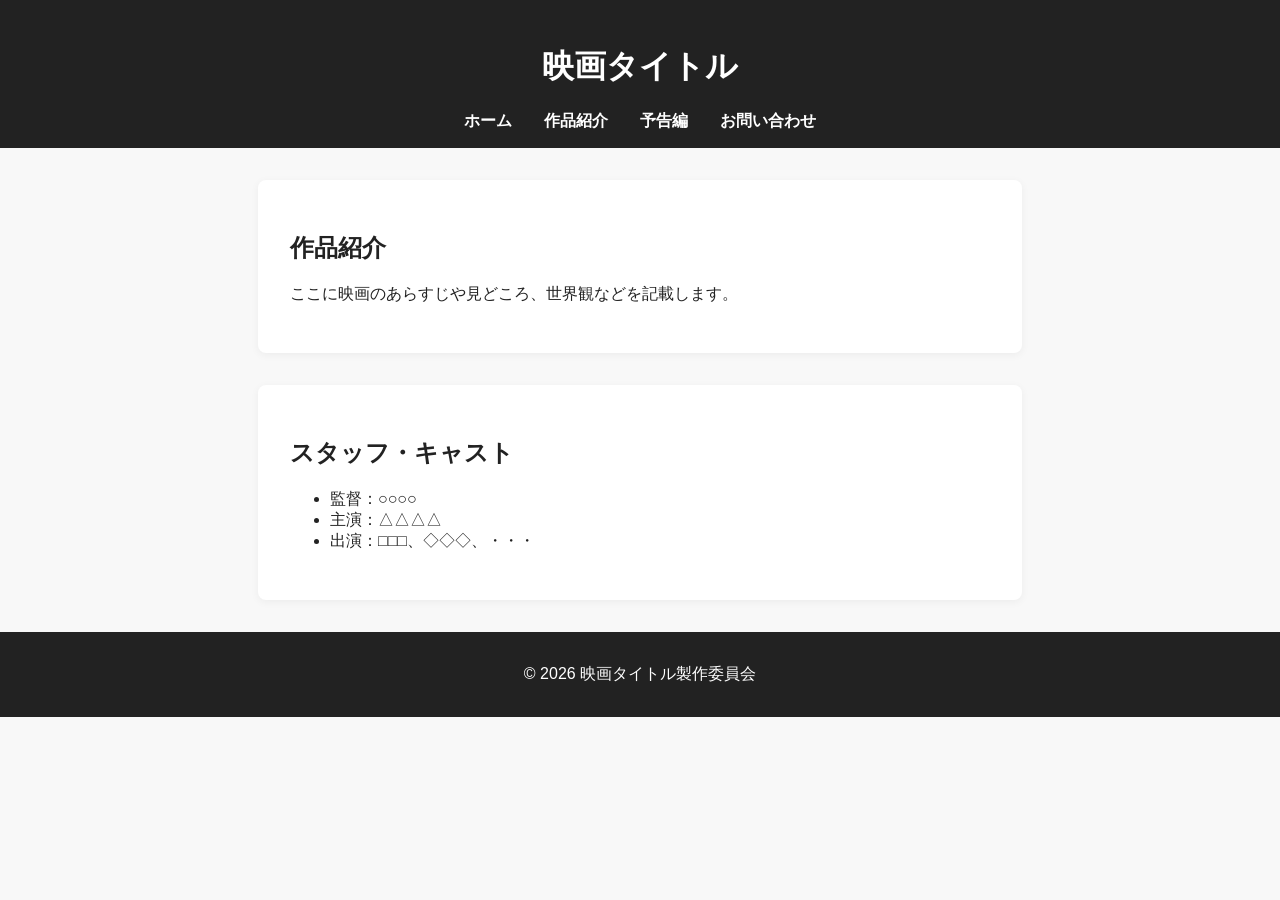
==== about.html @ a8ce862e "first commit" ====
<!DOCTYPE html>
<html lang="ja">
<head>
  <meta charset="UTF-8">
  <meta name="viewport" content="width=device-width, initial-scale=1.0">
  <title>作品紹介 | 映画タイトル</title>
  <link rel="stylesheet" href="style.css">
</head>
<body>
  <header>
    <h1>映画タイトル</h1>
    <nav>
      <ul>
        <li><a href="index.html">ホーム</a></li>
        <li><a href="about.html">作品紹介</a></li>
        <li><a href="trailer.html">予告編</a></li>
        <li><a href="contact.html">お問い合わせ</a></li>
      </ul>
    </nav>
  </header>
  <main>
    <section>
      <h2>作品紹介</h2>
      <p>ここに映画のあらすじや見どころ、世界観などを記載します。</p>
    </section>
    <section>
      <h2>スタッフ・キャスト</h2>
      <ul>
        <li>監督：○○○○</li>
        <li>主演：△△△△</li>
        <li>出演：□□□、◇◇◇、・・・</li>
      </ul>
    </section>
  </main>
  <footer>
    <p>&copy; 2026 映画タイトル製作委員会</p>
  </footer>
  <script src="script.js"></script>
</body>
</html>
---- style.css ----
body {
  font-family: 'Yu Gothic', 'Meiryo', sans-serif;
  margin: 0;
  padding: 0;
  background: #f8f8f8;
  color: #222;
}
header {
  background: #222;
  color: #fff;
  padding: 1.5rem 0 1rem 0;
  text-align: center;
}
nav ul {
  list-style: none;
  padding: 0;
  margin: 0;
  display: flex;
  justify-content: center;
  gap: 2rem;
}
nav a {
  color: #fff;
  text-decoration: none;
  font-weight: bold;
  transition: color 0.2s;
}
nav a:hover {
  color: #ffcc00;
}
.main-visual {
  text-align: center;
  margin: 2rem 0;
}
section {
  margin: 2rem auto;
  max-width: 700px;
  background: #fff;
  padding: 2rem;
  border-radius: 8px;
  box-shadow: 0 2px 8px rgba(0,0,0,0.05);
}
footer {
  background: #222;
  color: #fff;
  text-align: center;
  padding: 1rem 0;
  margin-top: 2rem;
}
button {
  background: #ffcc00;
  color: #222;
  border: none;
  padding: 0.5rem 1.5rem;
  border-radius: 4px;
  font-size: 1rem;
  cursor: pointer;
  margin-top: 1rem;
}
button:hover {
  background: #ffe066;
}
input, textarea {
  width: 100%;
  margin-bottom: 1rem;
  padding: 0.5rem;
  border: 1px solid #ccc;
  border-radius: 4px;
  font-size: 1rem;
  box-sizing: border-box;
}
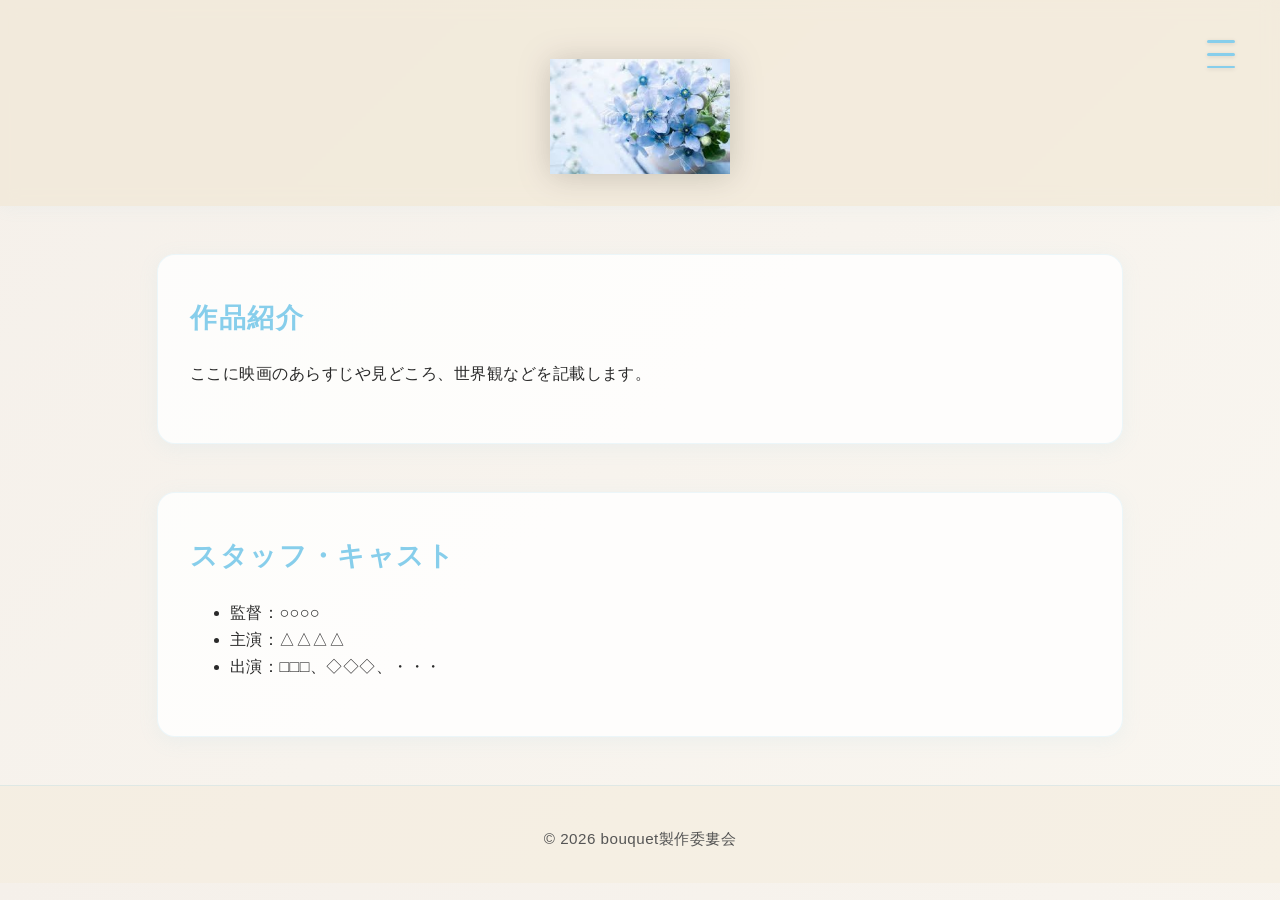
==== commit 16c38863: "ver2" ====
--- a/about.html
+++ b/about.html
@@ -8,13 +8,14 @@
 </head>
 <body>
   <header>
-    <h1>映画タイトル</h1>
-    <nav>
+    <img src="images/water.jpg" alt="bouquetロゴ" class="site-logo" style="max-width:180px; width:40vw; height:auto; margin:1.2rem auto 0.5rem; display:block; filter:drop-shadow(0 2px 16px rgba(0,0,0,0.18));">
+    <button class="menu-toggle" aria-label="メニューを開く"><span></span><span></span><span></span></button>
+    <nav class="nav-menu">
       <ul>
-        <li><a href="index.html">ホーム</a></li>
-        <li><a href="about.html">作品紹介</a></li>
-        <li><a href="trailer.html">予告編</a></li>
-        <li><a href="contact.html">お問い合わせ</a></li>
+        <li><a href="index.html">Home</a></li>
+        <li><a href="about.html">About</a></li>
+        <li><a href="trailer.html">Trailer</a></li>
+        <li><a href="contact.html">Contact</a></li>
       </ul>
     </nav>
   </header>
@@ -33,7 +34,7 @@
     </section>
   </main>
   <footer>
-    <p>&copy; 2026 映画タイトル製作委員会</p>
+    <p>&copy; 2026 bouquet製作委婁会</p>
   </footer>
   <script src="script.js"></script>
 </body>
--- a/style.css
+++ b/style.css
@@ -1,71 +1,422 @@
-body {
-  font-family: 'Yu Gothic', 'Meiryo', sans-serif;
-  margin: 0;
-  padding: 0;
-  background: #f8f8f8;
-  color: #222;
-}
-header {
-  background: #222;
-  color: #fff;
-  padding: 1.5rem 0 1rem 0;
-  text-align: center;
-}
-nav ul {
+.site-logo {
+  display: block;
+  margin: 1.2rem auto 0.5rem auto;
+  max-width: 180px;
+  width: 40vw;
+  height: auto;
+  filter: drop-shadow(0 2px 16px rgba(0,0,0,0.18));
+}
+.main-visual .catch {
+  font-size: 3rem;
+  font-weight: 900;
+  color: #87ceeb;
+  margin-bottom: 1.8rem;
+  letter-spacing: 0.14em;
+  text-shadow: 0 6px 32px rgba(0,0,0,0.28);
+  line-height: 1.1;
+}
+
+.main-visual .tagline {
+  font-size: 1.3rem;
+  color: #555;
+  margin-bottom: 0;
+  opacity: 0.9;
+  font-weight: 400;
+}
+/* 見出し・リンク・フォント統一 */
+h1, h2, h3, h4 {
+  font-family: 'Noto Sans JP', 'Yu Gothic', 'Meiryo', sans-serif;
+  font-weight: 700;
+  letter-spacing: 0.06em;
+  color: #87ceeb;
+  margin-top: 0;
+}
+h1 {
+  font-size: 2.6rem;
+  margin-bottom: 0.5rem;
+  text-shadow: 0 2px 16px rgba(0,0,0,0.18);
+}
+h2 {
+  font-size: 1.7rem;
+  margin-bottom: 1.2rem;
+}
+a {
+  color: #87ceeb;
+  text-decoration: underline;
+  transition: color 0.2s;
+}
+a:hover {
+  color: #f0e6d2;
+  text-decoration: none;
+}
+/* スクロール時フェードイン用 */
+.fadein {
+  opacity: 0;
+  transform: translateY(40px);
+  transition: opacity 0.8s cubic-bezier(.77,0,.18,1), transform 0.8s cubic-bezier(.77,0,.18,1);
+}
+.fadein.visible {
+  opacity: 1;
+  transform: none;
+}
+.main-visual {
+  text-align: center;
+  margin: 4rem auto 5rem auto;
+  padding: 4rem 2rem 3.5rem 2rem;
+  background: linear-gradient(135deg, rgba(135, 206, 235, 0.1) 0%, rgba(240, 230, 210, 0.15) 100%);
+  border-radius: 32px;
+  box-shadow: 0 12px 48px rgba(135, 206, 235, 0.12);
+  position: relative;
+  max-width: 900px;
+  border: 2px solid rgba(135, 206, 235, 0.2);
+}
+.main-visual img {
+  max-width: 320px;
+  width: 80vw;
+  height: auto;
+  margin-bottom: 2.2rem;
+  filter: drop-shadow(0 4px 24px rgba(0,0,0,0.25));
+}
+.main-visual h2 {
+  font-size: 2.2rem;
+  font-weight: 700;
+  color: #ffe066;
+  margin-bottom: 1.2rem;
+  letter-spacing: 0.08em;
+  text-shadow: 0 2px 12px rgba(0,0,0,0.18);
+}
+.main-visual p {
+  font-size: 1.15rem;
+  color: #f5f5f5;
+  margin-bottom: 0;
+  opacity: 0.92;
+}
+/* ハンバーガーメニュー・ナビゲーション */
+.menu-toggle {
+  position: fixed;
+  top: 2.2rem;
+  right: 2.5rem;
+  width: 38px;
+  height: 38px;
+  display: flex !important;
+  flex-direction: column;
+  justify-content: center;
+  align-items: center;
+  background: transparent !important;
+  border: none !important;
+  border-radius: 0 !important;
+  padding: 0 !important;
+  margin: 0 !important;
+  cursor: pointer;
+  z-index: 1002;
+  box-shadow: none !important;
+}
+.menu-toggle span {
+  display: block;
+  width: 28px;
+  height: 3.5px;
+  margin: 5px 0;
+  background: #87ceeb;
+  border-radius: 2px;
+  transition: background 0.2s, transform 0.3s;
+  box-shadow: 0 1px 4px rgba(0,0,0,0.12);
+}
+.nav-menu {
+  position: fixed;
+  top: 0;
+  left: 0;
+  width: 100%;
+  height: 100vh;
+  background: linear-gradient(135deg, rgba(240, 230, 210, 0.98) 0%, rgba(225, 245, 254, 0.98) 100%);
+  backdrop-filter: blur(8px);
+  z-index: 1001;
+  display: flex;
+  flex-direction: column;
+  justify-content: center;
+  align-items: center;
+  opacity: 0;
+  visibility: hidden;
+  transition: opacity 0.3s cubic-bezier(.77,0,.18,1), visibility 0.3s;
+}
+.nav-menu.open {
+  opacity: 1;
+  visibility: visible;
+}
+.nav-menu ul {
   list-style: none;
   padding: 0;
   margin: 0;
+  width: 100%;
   display: flex;
+  flex-direction: column;
   justify-content: center;
-  gap: 2rem;
-}
-nav a {
-  color: #fff;
+  align-items: center;
+  gap: 0;
+}
+.nav-menu li {
+  width: auto;
+  text-align: center;
+}
+.nav-menu a {
+  display: block;
+  padding: 1rem 0;
+  color: #87ceeb;
+  font-size: 2.2rem;
+  font-weight: 700;
   text-decoration: none;
+  background: transparent;
+  transition: color 0.2s, transform 0.2s;
+  letter-spacing: 0.08em;
+}
+.nav-menu a:hover, .nav-menu a:focus {
+  color: #f0e6d2;
+  transform: scale(1.05);
+}
+header {
+  position: relative;
+}
+body {
+  font-family: 'Yu Gothic', 'Meiryo', 'Noto Sans JP', 'Roboto', sans-serif;
+  margin: 0;
+  padding: 0;
+  background: linear-gradient(135deg, #f5f0ea 0%, #f9f6f0 100%);
+  color: #2a2a2a;
+  line-height: 1.7;
+  letter-spacing: 0.03em;
+}
+header {
+  background: rgba(240, 230, 210, 0.6);
+  color: #2a2a2a;
+  padding: 2.5rem 0 1.5rem 0;
+  text-align: center;
+  box-shadow: 0 2px 16px rgba(135, 206, 235, 0.08);
+  backdrop-filter: blur(8px);
+  position: relative;
+  z-index: 100;
+}
+.main-visual {
+  text-align: center;
+  margin: 2rem 0;
+}
+section {
+  margin: 3rem auto;
+  max-width: 900px;
+  background: rgba(255, 255, 255, 0.8);
+  padding: 2.5rem 2rem;
+  border-radius: 18px;
+  box-shadow: 0 4px 20px rgba(135, 206, 235, 0.1);
+  color: #2a2a2a;
+  border: 1px solid rgba(135, 206, 235, 0.15);
+}
+footer {
+  background: rgba(240, 230, 210, 0.4);
+  color: #555;
+  text-align: center;
+  padding: 1.5rem 0 1rem 0;
+  margin-top: 3rem;
+  font-size: 0.95rem;
+  border-top: 1px solid rgba(135, 206, 235, 0.2);
+}
+button:not(.menu-toggle) {
+  background: linear-gradient(90deg, #f0e6d2 0%, #e8d9bb 100%), url('images/rinen.jpg');
+  background-blend-mode: multiply;
+  color: #181818;
+  border: none;
+  padding: 0.7rem 2.2rem;
+  border-radius: 24px;
+  font-size: 1.1rem;
   font-weight: bold;
-  transition: color 0.2s;
-}
-nav a:hover {
-  color: #ffcc00;
-}
-.main-visual {
-  text-align: center;
-  margin: 2rem 0;
-}
-section {
-  margin: 2rem auto;
-  max-width: 700px;
-  background: #fff;
-  padding: 2rem;
-  border-radius: 8px;
-  box-shadow: 0 2px 8px rgba(0,0,0,0.05);
-}
-footer {
-  background: #222;
-  color: #fff;
-  text-align: center;
-  padding: 1rem 0;
-  margin-top: 2rem;
-}
-button {
-  background: #ffcc00;
-  color: #222;
-  border: none;
-  padding: 0.5rem 1.5rem;
-  border-radius: 4px;
-  font-size: 1rem;
   cursor: pointer;
   margin-top: 1rem;
-}
-button:hover {
-  background: #ffe066;
+  box-shadow: 0 2px 8px rgba(240, 230, 210, 0.18);
+  transition: background 0.2s, color 0.2s, box-shadow 0.2s;
+}
+button:not(.menu-toggle):hover {
+  background: linear-gradient(90deg, #fff5e6 0%, #f0e6d2 100%), url('images/rinen.jpg');
+  background-blend-mode: multiply;
+  color: #181818;
+  box-shadow: 0 4px 12px rgba(240, 230, 210, 0.28);
 }
 input, textarea {
   width: 100%;
   margin-bottom: 1rem;
-  padding: 0.5rem;
-  border: 1px solid #ccc;
-  border-radius: 4px;
+  padding: 0.7rem;
+  border: 1px solid #444;
+  border-radius: 8px;
   font-size: 1rem;
+  background: #232323;
+  color: #f5f5f5;
   box-sizing: border-box;
-}
+  transition: border 0.2s, background 0.2s;
+}
+/* ===== トップページセクション スタイリング ===== */
+
+.story-section h2,
+.cast-section h2,
+.trailer-preview h2,
+.news-section h2,
+.cta-section h2 {
+  font-size: 2.4rem;
+  text-align: center;
+  margin-bottom: 2.5rem;
+  position: relative;
+  padding-bottom: 1.2rem;
+}
+
+.story-section h2::after,
+.cast-section h2::after,
+.trailer-preview h2::after,
+.news-section h2::after,
+.cta-section h2::after {
+  content: '';
+  position: absolute;
+  bottom: 0;
+  left: 50%;
+  transform: translateX(-50%);
+  width: 60px;
+  height: 3px;
+  background: linear-gradient(90deg, #87ceeb, #00bfff);
+  border-radius: 2px;
+}
+
+/* Story Section */
+.story-section {
+  max-width: 800px;
+  background: rgba(240, 230, 210, 0.04) !important;
+}
+
+.story-content {
+  font-size: 1.2rem;
+  text-align: center;
+  line-height: 1.9;
+}
+
+.story-content p {
+  margin-bottom: 1.5rem;
+  color: #2a2a2a;
+}
+
+/* Cast Section */
+.cast-section {
+  max-width: 1000px;
+  background: rgba(240, 230, 210, 0.05) !important;
+}
+
+.cast-list {
+  display: grid;
+  grid-template-columns: repeat(auto-fit, minmax(200px, 1fr));
+  gap: 2rem;
+}
+
+.cast-item {
+  background: rgba(255, 255, 255, 0.6);
+  padding: 2rem;
+  border-radius: 12px;
+  text-align: center;
+  border: 2px solid #87ceeb;
+  transition: transform 0.3s, border-color 0.3s, background 0.3s, box-shadow 0.3s;
+  box-shadow: 0 2px 8px rgba(135, 206, 235, 0.08);
+}
+
+.cast-item:hover {
+  transform: translateY(-8px);
+  border-color: #f0e6d2;
+  background: rgba(240, 230, 210, 0.2);
+  box-shadow: 0 8px 24px rgba(135, 206, 235, 0.15);
+}
+
+.cast-item h3 {
+  color: #87ceeb;
+  font-size: 1.4rem;
+  margin-bottom: 0.8rem;
+}
+
+.cast-item p {
+  color: #555;
+  font-size: 1.1rem;
+}
+
+/* Trailer Preview */
+.trailer-preview {
+  max-width: 900px;
+  background: rgba(240, 230, 210, 0.04) !important;
+}
+
+.video-placeholder {
+  background: rgba(135, 206, 235, 0.08);
+  padding: 3rem 2rem;
+  border-radius: 16px;
+  border: 2px solid #87ceeb;
+  text-align: center;
+}
+
+/* News Section */
+.news-section {
+  max-width: 800px;
+  background: rgba(240, 230, 210, 0.04) !important;
+}
+
+.news-list {
+  display: flex;
+  flex-direction: column;
+  gap: 1.5rem;
+}
+
+.news-item {
+  background: rgba(240, 230, 210, 0.15);
+  padding: 1.5rem 2rem;
+  border-radius: 12px;
+  border-left: 4px solid #87ceeb;
+  display: flex;
+  flex-direction: column;
+  gap: 0.5rem;
+  box-shadow: 0 2px 6px rgba(135, 206, 235, 0.06);
+}
+
+.news-date {
+  color: #87ceeb;
+  font-size: 0.95rem;
+  font-weight: 700;
+}
+
+.news-item p {
+  color: #2a2a2a;
+  font-size: 1.1rem;
+  margin: 0;
+}
+
+/* CTA Section */
+.cta-section {
+  text-align: center;
+  max-width: 700px;
+  background: rgba(240, 230, 210, 0.06) !important;
+  border: 1px solid rgba(135, 206, 235, 0.2) !important;
+}
+
+.cta-section p {
+  font-size: 1.15rem;
+  color: #555;
+  margin-bottom: 2rem;
+}
+
+.cta-button {
+  display: inline-block;
+  padding: 1rem 2.8rem;
+  background: linear-gradient(90deg, #f0e6d2 0%, #e8d9bb 100%), url('images/rinen.jpg');
+  background-blend-mode: multiply;
+  color: #181818;
+  text-decoration: none;
+  border-radius: 28px;
+  font-size: 1.2rem;
+  font-weight: 700;
+  box-shadow: 0 4px 16px rgba(240, 230, 210, 0.22);
+  transition: all 0.3s;
+  letter-spacing: 0.04em;
+}
+
+.cta-button:hover {
+  transform: translateY(-4px);
+  box-shadow: 0 8px 24px rgba(240, 230, 210, 0.32);
+  background: linear-gradient(90deg, #fff5e6 0%, #f0e6d2 100%), url('images/rinen.jpg');
+  background-blend-mode: multiply;
+}
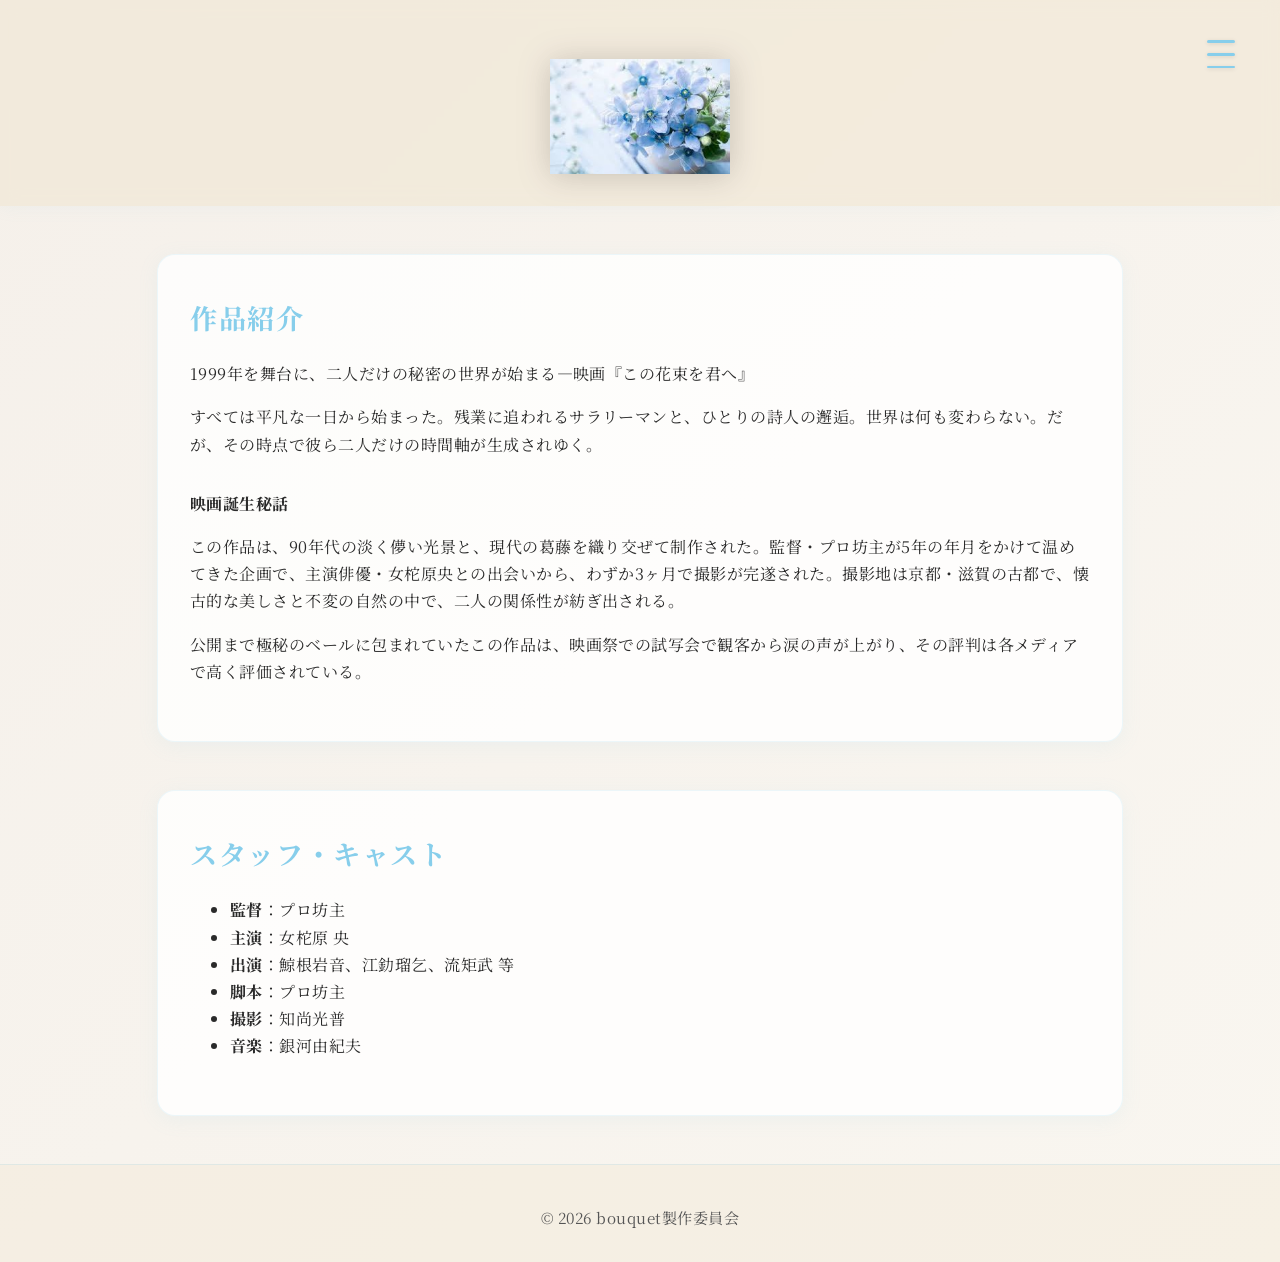
==== commit 1bf92073: "ver3" ====
--- a/about.html
+++ b/about.html
@@ -4,6 +4,9 @@
   <meta charset="UTF-8">
   <meta name="viewport" content="width=device-width, initial-scale=1.0">
   <title>作品紹介 | 映画タイトル</title>
+  <link rel="preconnect" href="https://fonts.googleapis.com">
+  <link rel="preconnect" href="https://fonts.gstatic.com" crossorigin>
+  <link href="https://fonts.googleapis.com/css2?family=Noto+Serif+JP:wght@400;700;900&family=Playfair+Display:wght@700;900&display=swap" rel="stylesheet">
   <link rel="stylesheet" href="style.css">
 </head>
 <body>
@@ -22,19 +25,26 @@
   <main>
     <section>
       <h2>作品紹介</h2>
-      <p>ここに映画のあらすじや見どころ、世界観などを記載します。</p>
+      <p>1999年を舞台に、二人だけの秘密の世界が始まる―映画『この花束を君へ』</p>
+      <p>すべては平凡な一日から始まった。残業に追われるサラリーマンと、ひとりの詩人の邂逅。世界は何も変わらない。だが、その時点で彼ら二人だけの時間軸が生成されゆく。</p>
+      <p style="margin-top: 2rem;"><strong>映画誕生秘話</strong></p>
+      <p>この作品は、90年代の淡く儚い光景と、現代の葛藤を織り交ぜて制作された。監督・プロ坊主が5年の年月をかけて温めてきた企画で、主演俳優・女柁原央との出会いから、わずか3ヶ月で撮影が完遂された。撮影地は京都・滋賀の古都で、懐古的な美しさと不変の自然の中で、二人の関係性が紡ぎ出される。</p>
+      <p>公開まで極秘のベールに包まれていたこの作品は、映画祭での試写会で観客から涙の声が上がり、その評判は各メディアで高く評価されている。</p>
     </section>
     <section>
       <h2>スタッフ・キャスト</h2>
       <ul>
-        <li>監督：○○○○</li>
-        <li>主演：△△△△</li>
-        <li>出演：□□□、◇◇◇、・・・</li>
+        <li><strong>監督</strong>：プロ坊主</li>
+        <li><strong>主演</strong>：女柁原 央</li>
+        <li><strong>出演</strong>：鯨根岩音、江釛瑠乞、流矩武 等</li>
+        <li><strong>脚本</strong>：プロ坊主</li>
+        <li><strong>撮影</strong>：知尚光普</li>
+        <li><strong>音楽</strong>：銀河由紀夫</li>
       </ul>
     </section>
   </main>
   <footer>
-    <p>&copy; 2026 bouquet製作委婁会</p>
+    <p>&copy; 2026 bouquet製作委員会</p>
   </footer>
   <script src="script.js"></script>
 </body>
--- a/style.css
+++ b/style.css
@@ -25,7 +25,7 @@
 }
 /* 見出し・リンク・フォント統一 */
 h1, h2, h3, h4 {
-  font-family: 'Noto Sans JP', 'Yu Gothic', 'Meiryo', sans-serif;
+  font-family: 'Playfair Display', 'Noto Serif JP', serif;
   font-weight: 700;
   letter-spacing: 0.06em;
   color: #87ceeb;
@@ -90,6 +90,13 @@
   color: #f5f5f5;
   margin-bottom: 0;
   opacity: 0.92;
+}
+/* 動画のレスポンシブ対応 */
+video {
+  max-width: 100%;
+  height: auto;
+  display: block;
+  margin: 0 auto;
 }
 /* ハンバーガーメニュー・ナビゲーション */
 .menu-toggle {
@@ -176,7 +183,7 @@
   position: relative;
 }
 body {
-  font-family: 'Yu Gothic', 'Meiryo', 'Noto Sans JP', 'Roboto', sans-serif;
+  font-family: 'Noto Serif JP', serif;
   margin: 0;
   padding: 0;
   background: linear-gradient(135deg, #f5f0ea 0%, #f9f6f0 100%);
@@ -219,6 +226,7 @@
 }
 button:not(.menu-toggle) {
   background: linear-gradient(90deg, #f0e6d2 0%, #e8d9bb 100%), url('images/rinen.jpg');
+  background-size: 300px;
   background-blend-mode: multiply;
   color: #181818;
   border: none;
@@ -228,14 +236,16 @@
   font-weight: bold;
   cursor: pointer;
   margin-top: 1rem;
-  box-shadow: 0 2px 8px rgba(240, 230, 210, 0.18);
-  transition: background 0.2s, color 0.2s, box-shadow 0.2s;
+  box-shadow: 0 2px 8px rgba(0, 0, 0, 0.12), 0 8px 20px rgba(135, 206, 235, 0.08), 0 0 30px rgba(135, 206, 235, 0.04);
+  transition: all 0.3s ease;
 }
 button:not(.menu-toggle):hover {
   background: linear-gradient(90deg, #fff5e6 0%, #f0e6d2 100%), url('images/rinen.jpg');
+  background-size: 300px;
   background-blend-mode: multiply;
   color: #181818;
-  box-shadow: 0 4px 12px rgba(240, 230, 210, 0.28);
+  transform: translateY(-6px);
+  box-shadow: 0 6px 16px rgba(0, 0, 0, 0.18), 0 12px 32px rgba(135, 206, 235, 0.16), 0 0 50px rgba(135, 206, 235, 0.08);
 }
 input, textarea {
   width: 100%;
@@ -279,6 +289,27 @@
   border-radius: 2px;
 }
 
+/* 広告セクション */
+.advertisement {
+  background: url('images/back_ad.jpg') center/cover no-repeat !important;
+  padding: 0.8rem 1rem !important;
+  box-shadow: none !important;
+  border: none !important;
+  margin: 1rem auto !important;
+  max-width: 900px;
+  border-radius: 0 !important;
+}
+
+.advertisement img {
+  box-shadow: 0 8px 28px rgba(0, 0, 0, 0.12);
+  transition: transform 0.3s ease;
+  border-radius: 0;
+}
+
+.advertisement img:hover {
+  transform: scale(1.02);
+}
+
 /* Story Section */
 .story-section {
   max-width: 800px;
@@ -403,20 +434,31 @@
   display: inline-block;
   padding: 1rem 2.8rem;
   background: linear-gradient(90deg, #f0e6d2 0%, #e8d9bb 100%), url('images/rinen.jpg');
+  background-size: 300px;
   background-blend-mode: multiply;
   color: #181818;
   text-decoration: none;
   border-radius: 28px;
   font-size: 1.2rem;
   font-weight: 700;
-  box-shadow: 0 4px 16px rgba(240, 230, 210, 0.22);
-  transition: all 0.3s;
+  box-shadow: 0 4px 16px rgba(0, 0, 0, 0.12), 0 12px 28px rgba(135, 206, 235, 0.12), 0 0 40px rgba(135, 206, 235, 0.06);
+  transition: all 0.3s ease;
   letter-spacing: 0.04em;
 }
 
 .cta-button:hover {
-  transform: translateY(-4px);
-  box-shadow: 0 8px 24px rgba(240, 230, 210, 0.32);
+  transform: translateY(-8px);
+  box-shadow: 0 8px 24px rgba(0, 0, 0, 0.16), 0 16px 40px rgba(135, 206, 235, 0.2), 0 0 60px rgba(135, 206, 235, 0.12);
   background: linear-gradient(90deg, #fff5e6 0%, #f0e6d2 100%), url('images/rinen.jpg');
+  background-size: 300px;
   background-blend-mode: multiply;
 }
+
+/* レスポンシブ対応 */
+@media (max-width: 900px) {
+  .main-visual .catch {
+    font-size: 2rem;
+    letter-spacing: 0.08em;
+    margin-bottom: 1.2rem;
+  }
+}
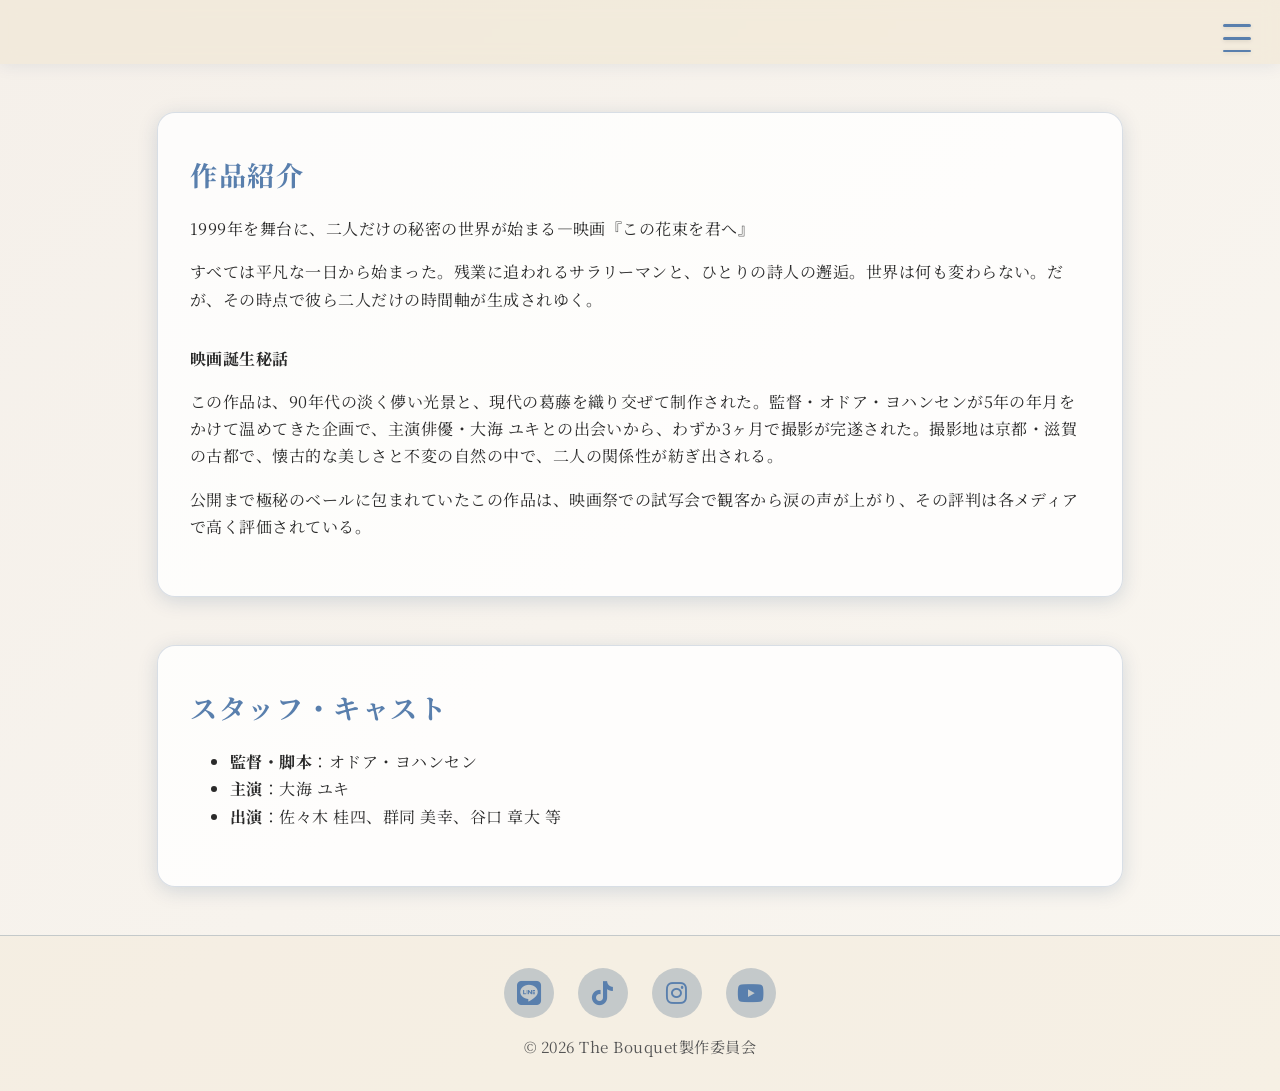
==== commit 50164f42: "ver4" ====
--- a/about.html
+++ b/about.html
@@ -7,11 +7,11 @@
   <link rel="preconnect" href="https://fonts.googleapis.com">
   <link rel="preconnect" href="https://fonts.gstatic.com" crossorigin>
   <link href="https://fonts.googleapis.com/css2?family=Noto+Serif+JP:wght@400;700;900&family=Playfair+Display:wght@700;900&display=swap" rel="stylesheet">
+  <link rel="stylesheet" href="https://cdnjs.cloudflare.com/ajax/libs/font-awesome/6.4.0/css/all.min.css">
   <link rel="stylesheet" href="style.css">
 </head>
 <body>
   <header>
-    <img src="images/water.jpg" alt="bouquetロゴ" class="site-logo" style="max-width:180px; width:40vw; height:auto; margin:1.2rem auto 0.5rem; display:block; filter:drop-shadow(0 2px 16px rgba(0,0,0,0.18));">
     <button class="menu-toggle" aria-label="メニューを開く"><span></span><span></span><span></span></button>
     <nav class="nav-menu">
       <ul>
@@ -28,23 +28,26 @@
       <p>1999年を舞台に、二人だけの秘密の世界が始まる―映画『この花束を君へ』</p>
       <p>すべては平凡な一日から始まった。残業に追われるサラリーマンと、ひとりの詩人の邂逅。世界は何も変わらない。だが、その時点で彼ら二人だけの時間軸が生成されゆく。</p>
       <p style="margin-top: 2rem;"><strong>映画誕生秘話</strong></p>
-      <p>この作品は、90年代の淡く儚い光景と、現代の葛藤を織り交ぜて制作された。監督・プロ坊主が5年の年月をかけて温めてきた企画で、主演俳優・女柁原央との出会いから、わずか3ヶ月で撮影が完遂された。撮影地は京都・滋賀の古都で、懐古的な美しさと不変の自然の中で、二人の関係性が紡ぎ出される。</p>
+      <p>この作品は、90年代の淡く儚い光景と、現代の葛藤を織り交ぜて制作された。監督・オドア・ヨハンセンが5年の年月をかけて温めてきた企画で、主演俳優・大海 ユキとの出会いから、わずか3ヶ月で撮影が完遂された。撮影地は京都・滋賀の古都で、懐古的な美しさと不変の自然の中で、二人の関係性が紡ぎ出される。</p>
       <p>公開まで極秘のベールに包まれていたこの作品は、映画祭での試写会で観客から涙の声が上がり、その評判は各メディアで高く評価されている。</p>
     </section>
     <section>
       <h2>スタッフ・キャスト</h2>
       <ul>
-        <li><strong>監督</strong>：プロ坊主</li>
-        <li><strong>主演</strong>：女柁原 央</li>
-        <li><strong>出演</strong>：鯨根岩音、江釛瑠乞、流矩武 等</li>
-        <li><strong>脚本</strong>：プロ坊主</li>
-        <li><strong>撮影</strong>：知尚光普</li>
-        <li><strong>音楽</strong>：銀河由紀夫</li>
+        <li><strong>監督・脚本</strong>：オドア・ヨハンセン</li>
+        <li><strong>主演</strong>：大海 ユキ</li>
+        <li><strong>出演</strong>：佐々木 桂四、群同 美幸、谷口 章大 等</li>
       </ul>
     </section>
   </main>
   <footer>
-    <p>&copy; 2026 bouquet製作委員会</p>
+    <div class="social-links">
+      <a href="https://line.me/R/ti/p/" target="_blank" rel="noopener" aria-label="LINE"><i class="fab fa-line"></i></a>
+      <a href="https://www.tiktok.com/" target="_blank" rel="noopener" aria-label="TikTok"><i class="fab fa-tiktok"></i></a>
+      <a href="https://www.instagram.com/" target="_blank" rel="noopener" aria-label="Instagram"><i class="fab fa-instagram"></i></a>
+      <a href="https://www.youtube.com/" target="_blank" rel="noopener" aria-label="YouTube"><i class="fab fa-youtube"></i></a>
+    </div>
+    <p>&copy; 2026 The Bouquet製作委員会</p>
   </footer>
   <script src="script.js"></script>
 </body>
--- a/style.css
+++ b/style.css
@@ -1,3 +1,35 @@
+@font-face {
+  font-family: 'BRADHITC';
+  src: url('font/BRADHITC.TTF') format('truetype');
+}
+
+@font-face {
+  font-family: 'BOKOS';
+  src: url('font/BOOKOS.TTF') format('truetype');
+}
+
+/* === テーマカラー定義（一か所で管理） === */
+:root {
+  /* 主要色 */
+  --theme-primary: #597fad;
+  --theme-primary-20: rgba(0, 51, 102, 0.2);
+  --theme-primary-04: rgba(0, 51, 102, 0.04);
+  --theme-primary-05: rgba(0, 51, 102, 0.05);
+  --theme-primary-06: rgba(0, 51, 102, 0.06);
+  --theme-primary-08: rgba(0, 51, 102, 0.08);
+  --theme-primary-12: rgba(0, 51, 102, 0.12);
+  --theme-primary-15: rgba(0, 51, 102, 0.15);
+  --theme-primary-16: rgba(0, 51, 102, 0.16);
+  --theme-primary-50: rgba(0, 51, 102, 0.5);
+  
+  /* アクセント色 */
+  --accent-light: #f0e6d2;
+  --accent-dark: #181818;
+  --text-primary: #2a2a2a;
+  --text-secondary: #555;
+  --text-white: #ffffff;
+}
+
 .site-logo {
   display: block;
   margin: 1.2rem auto 0.5rem auto;
@@ -7,9 +39,9 @@
   filter: drop-shadow(0 2px 16px rgba(0,0,0,0.18));
 }
 .main-visual .catch {
-  font-size: 3rem;
+  font-size: 10rem;
   font-weight: 900;
-  color: #87ceeb;
+  color: var(--theme-primary);
   margin-bottom: 1.8rem;
   letter-spacing: 0.14em;
   text-shadow: 0 6px 32px rgba(0,0,0,0.28);
@@ -17,18 +49,20 @@
 }
 
 .main-visual .tagline {
-  font-size: 1.3rem;
-  color: #555;
+  font-size: 0.9rem;
+  color: #ffffff;
   margin-bottom: 0;
-  opacity: 0.9;
+  margin-top: 2rem;
+  opacity: 1;
   font-weight: 400;
+  text-shadow: 0 2px 8px rgba(0,0,0,0.6);
 }
 /* 見出し・リンク・フォント統一 */
 h1, h2, h3, h4 {
-  font-family: 'Playfair Display', 'Noto Serif JP', serif;
+  font-family: 'BOKOS', 'Playfair Display', 'Noto Serif JP', serif;
   font-weight: 700;
   letter-spacing: 0.06em;
-  color: #87ceeb;
+  color: var(--theme-primary);
   margin-top: 0;
 }
 h1 {
@@ -38,10 +72,10 @@
 }
 h2 {
   font-size: 1.7rem;
-  margin-bottom: 1.2rem;
+  margin-bottom: 0.5rem;
 }
 a {
-  color: #87ceeb;
+  color: var(--theme-primary);
   text-decoration: underline;
   transition: color 0.2s;
 }
@@ -60,15 +94,63 @@
   transform: none;
 }
 .main-visual {
+  overflow: hidden;
   text-align: center;
   margin: 4rem auto 5rem auto;
   padding: 4rem 2rem 3.5rem 2rem;
-  background: linear-gradient(135deg, rgba(135, 206, 235, 0.1) 0%, rgba(240, 230, 210, 0.15) 100%);
   border-radius: 32px;
-  box-shadow: 0 12px 48px rgba(135, 206, 235, 0.12);
+  box-shadow: 0 12px 48px var(--theme-primary-12);
   position: relative;
   max-width: 900px;
-  border: 2px solid rgba(135, 206, 235, 0.2);
+  border: 2px solid var(--theme-primary-20);
+  min-height: 500px;
+  display: flex;
+  flex-direction: column;
+  justify-content: center;
+  align-items: center;
+}
+.slideshow-bg {
+  position: absolute;
+  top: 0;
+  left: 0;
+  right: 0;
+  bottom: 0;
+  z-index: 0;
+  width: 100%;
+  height: 100%;
+  pointer-events: none;
+  border-radius: 32px;
+  overflow: hidden;
+}
+
+.slideshow-bg .slide-img {
+  position: absolute;
+  top: 0;
+  left: 0;
+  width: 100%;
+  height: 100%;
+  opacity: 0;
+  transition: opacity 1.2s ease-in-out;
+  background-size: cover;
+  background-position: center;
+  background-repeat: no-repeat;
+  filter: brightness(0.55);
+}
+.slideshow-bg .slide-img.active {
+  opacity: 1;
+}
+.slideshow-bg .slide-img.a { background-image: url('images/hana_a.png'); }
+.slideshow-bg .slide-img.b { background-image: url('images/hana_b.png'); }
+.slideshow-bg .slide-img.c { background-image: url('images/hana_c.png'); }
+
+/* 白の薄いベール */
+.slideshow-bg::after {
+  content: '';
+  position: absolute;
+  inset: 0;
+  background: rgba(255,255,255,0.65);
+  pointer-events: none;
+  z-index: 2;
 }
 .main-visual img {
   max-width: 320px;
@@ -78,19 +160,28 @@
   filter: drop-shadow(0 4px 24px rgba(0,0,0,0.25));
 }
 .main-visual h2 {
-  font-size: 2.2rem;
-  font-weight: 700;
+  font-family: 'BRADHITC', sans-serif;
+  font-size: 10rem;
+  font-weight: 400;
   color: #ffe066;
-  margin-bottom: 1.2rem;
-  letter-spacing: 0.08em;
-  text-shadow: 0 2px 12px rgba(0,0,0,0.18);
-}
+  margin: 2rem 0 4rem 0;
+  letter-spacing: 0.15em;
+  position: relative;
+  z-index: 3;
+  text-shadow: 0 4px 12px rgba(0,0,0,0.8);
+  line-height: 1;
+}
+
 .main-visual p {
   font-size: 1.15rem;
-  color: #f5f5f5;
+  color: #ffffff;
   margin-bottom: 0;
-  opacity: 0.92;
-}
+  opacity: 1;
+  position: relative;
+  z-index: 3;
+  text-shadow: 0 2px 8px rgba(0,0,0,0.6);
+}
+
 /* 動画のレスポンシブ対応 */
 video {
   max-width: 100%;
@@ -101,8 +192,8 @@
 /* ハンバーガーメニュー・ナビゲーション */
 .menu-toggle {
   position: fixed;
-  top: 2.2rem;
-  right: 2.5rem;
+  top: 1.2rem;
+  right: 1.5rem;
   width: 38px;
   height: 38px;
   display: flex !important;
@@ -123,7 +214,7 @@
   width: 28px;
   height: 3.5px;
   margin: 5px 0;
-  background: #87ceeb;
+  background: var(--theme-primary);
   border-radius: 2px;
   transition: background 0.2s, transform 0.3s;
   box-shadow: 0 1px 4px rgba(0,0,0,0.12);
@@ -167,7 +258,7 @@
 .nav-menu a {
   display: block;
   padding: 1rem 0;
-  color: #87ceeb;
+  color: var(--theme-primary);
   font-size: 2.2rem;
   font-weight: 700;
   text-decoration: none;
@@ -183,20 +274,20 @@
   position: relative;
 }
 body {
-  font-family: 'Noto Serif JP', serif;
+  font-family: 'Noto Serif JP', '游明朝', 'YuMincho', 'MS Pゴシック', 'MS PGothic', serif;
   margin: 0;
   padding: 0;
   background: linear-gradient(135deg, #f5f0ea 0%, #f9f6f0 100%);
-  color: #2a2a2a;
+  color: var(--text-primary);
   line-height: 1.7;
   letter-spacing: 0.03em;
 }
 header {
   background: rgba(240, 230, 210, 0.6);
-  color: #2a2a2a;
+  color: var(--text-primary);
   padding: 2.5rem 0 1.5rem 0;
   text-align: center;
-  box-shadow: 0 2px 16px rgba(135, 206, 235, 0.08);
+  box-shadow: 0 2px 16px var(--theme-primary-08);
   backdrop-filter: blur(8px);
   position: relative;
   z-index: 100;
@@ -211,24 +302,53 @@
   background: rgba(255, 255, 255, 0.8);
   padding: 2.5rem 2rem;
   border-radius: 18px;
-  box-shadow: 0 4px 20px rgba(135, 206, 235, 0.1);
-  color: #2a2a2a;
-  border: 1px solid rgba(135, 206, 235, 0.15);
+  box-shadow: 0 4px 20px var(--theme-primary-15);
+  color: var(--text-primary);
+  border: 1px solid var(--theme-primary-15);
 }
 footer {
   background: rgba(240, 230, 210, 0.4);
-  color: #555;
-  text-align: center;
-  padding: 1.5rem 0 1rem 0;
+  color: var(--text-secondary);
+  text-align: center;
+  padding: 2rem 0 1rem 0;
   margin-top: 3rem;
   font-size: 0.95rem;
-  border-top: 1px solid rgba(135, 206, 235, 0.2);
+  border-top: 1px solid var(--theme-primary-20);
+  position: relative;
+  z-index: 1003;
+}
+
+.social-links {
+  display: flex;
+  justify-content: center;
+  gap: 1.5rem;
+  margin-bottom: 1rem;
+}
+
+.social-links a {
+  display: inline-flex;
+  align-items: center;
+  justify-content: center;
+  width: 50px;
+  height: 50px;
+  border-radius: 50%;
+  background: var(--theme-primary-20);
+  color: var(--theme-primary);
+  text-decoration: none;
+  transition: all 0.3s ease;
+  font-size: 1.5rem;
+}
+
+.social-links a:hover {
+  background: var(--theme-primary-50);
+  color: #fff;
+  transform: translateY(-3px);
 }
 button:not(.menu-toggle) {
-  background: linear-gradient(90deg, #f0e6d2 0%, #e8d9bb 100%), url('images/rinen.jpg');
+  background: linear-gradient(90deg, var(--accent-light) 0%, #e8d9bb 100%), url('images/rinen.jpg');
   background-size: 300px;
   background-blend-mode: multiply;
-  color: #181818;
+  color: var(--accent-dark);
   border: none;
   padding: 0.7rem 2.2rem;
   border-radius: 24px;
@@ -236,16 +356,16 @@
   font-weight: bold;
   cursor: pointer;
   margin-top: 1rem;
-  box-shadow: 0 2px 8px rgba(0, 0, 0, 0.12), 0 8px 20px rgba(135, 206, 235, 0.08), 0 0 30px rgba(135, 206, 235, 0.04);
+  box-shadow: 0 2px 8px rgba(0, 0, 0, 0.12), 0 8px 20px var(--theme-primary-08), 0 0 30px var(--theme-primary-04);
   transition: all 0.3s ease;
 }
 button:not(.menu-toggle):hover {
-  background: linear-gradient(90deg, #fff5e6 0%, #f0e6d2 100%), url('images/rinen.jpg');
+  background: linear-gradient(90deg, #fff5e6 0%, var(--accent-light) 100%), url('images/rinen.jpg');
   background-size: 300px;
   background-blend-mode: multiply;
-  color: #181818;
+  color: var(--accent-dark);
   transform: translateY(-6px);
-  box-shadow: 0 6px 16px rgba(0, 0, 0, 0.18), 0 12px 32px rgba(135, 206, 235, 0.16), 0 0 50px rgba(135, 206, 235, 0.08);
+  box-shadow: 0 6px 16px rgba(0, 0, 0, 0.18), 0 12px 32px var(--theme-primary-16), 0 0 50px var(--theme-primary-08);
 }
 input, textarea {
   width: 100%;
@@ -285,7 +405,7 @@
   transform: translateX(-50%);
   width: 60px;
   height: 3px;
-  background: linear-gradient(90deg, #87ceeb, #00bfff);
+  background: var(--theme-primary);
   border-radius: 2px;
 }
 
@@ -301,7 +421,7 @@
 }
 
 .advertisement img {
-  box-shadow: 0 8px 28px rgba(0, 0, 0, 0.12);
+  box-shadow: none;
   transition: transform 0.3s ease;
   border-radius: 0;
 }
@@ -317,14 +437,14 @@
 }
 
 .story-content {
-  font-size: 1.2rem;
+  font-size: 1rem;
   text-align: center;
   line-height: 1.9;
 }
 
 .story-content p {
   margin-bottom: 1.5rem;
-  color: #2a2a2a;
+  color: var(--text-primary);
 }
 
 /* Cast Section */
@@ -340,13 +460,13 @@
 }
 
 .cast-item {
-  background: rgba(255, 255, 255, 0.6);
+  background: rgba(240, 230, 210, 0.05);
   padding: 2rem;
   border-radius: 12px;
   text-align: center;
-  border: 2px solid #87ceeb;
+  border: 2px solid var(--theme-primary);
   transition: transform 0.3s, border-color 0.3s, background 0.3s, box-shadow 0.3s;
-  box-shadow: 0 2px 8px rgba(135, 206, 235, 0.08);
+  box-shadow: 0 2px 8px var(--theme-primary-08);
 }
 
 .cast-item:hover {
@@ -357,13 +477,13 @@
 }
 
 .cast-item h3 {
-  color: #87ceeb;
-  font-size: 1.4rem;
-  margin-bottom: 0.8rem;
+  color: var(--theme-primary);
+  font-size: 1rem;
+  margin-bottom: 0.3rem;
 }
 
 .cast-item p {
-  color: #555;
+  color: var(--text-secondary);
   font-size: 1.1rem;
 }
 
@@ -374,10 +494,10 @@
 }
 
 .video-placeholder {
-  background: rgba(135, 206, 235, 0.08);
+  background: var(--theme-primary-08);
   padding: 3rem 2rem;
   border-radius: 16px;
-  border: 2px solid #87ceeb;
+  border: 2px solid var(--theme-primary);
   text-align: center;
 }
 
@@ -397,21 +517,21 @@
   background: rgba(240, 230, 210, 0.15);
   padding: 1.5rem 2rem;
   border-radius: 12px;
-  border-left: 4px solid #87ceeb;
+  border-left: 4px solid var(--theme-primary);
   display: flex;
   flex-direction: column;
   gap: 0.5rem;
-  box-shadow: 0 2px 6px rgba(135, 206, 235, 0.06);
+  box-shadow: 0 2px 6px var(--theme-primary-06);
 }
 
 .news-date {
-  color: #87ceeb;
+  color: var(--theme-primary);
   font-size: 0.95rem;
   font-weight: 700;
 }
 
 .news-item p {
-  color: #2a2a2a;
+  color: var(--text-primary);
   font-size: 1.1rem;
   margin: 0;
 }
@@ -421,43 +541,92 @@
   text-align: center;
   max-width: 700px;
   background: rgba(240, 230, 210, 0.06) !important;
-  border: 1px solid rgba(135, 206, 235, 0.2) !important;
+  border: 1px solid var(--theme-primary-20) !important;
 }
 
 .cta-section p {
   font-size: 1.15rem;
-  color: #555;
+  color: var(--text-secondary);
   margin-bottom: 2rem;
 }
 
 .cta-button {
   display: inline-block;
   padding: 1rem 2.8rem;
-  background: linear-gradient(90deg, #f0e6d2 0%, #e8d9bb 100%), url('images/rinen.jpg');
+  background: linear-gradient(90deg, var(--accent-light) 0%, #e8d9bb 100%), url('images/rinen.jpg');
   background-size: 300px;
   background-blend-mode: multiply;
-  color: #181818;
+  color: var(--accent-dark);
   text-decoration: none;
   border-radius: 28px;
   font-size: 1.2rem;
   font-weight: 700;
-  box-shadow: 0 4px 16px rgba(0, 0, 0, 0.12), 0 12px 28px rgba(135, 206, 235, 0.12), 0 0 40px rgba(135, 206, 235, 0.06);
+  box-shadow: 0 4px 16px rgba(0, 0, 0, 0.12), 0 12px 28px var(--theme-primary-12), 0 0 40px var(--theme-primary-06);
   transition: all 0.3s ease;
   letter-spacing: 0.04em;
 }
 
 .cta-button:hover {
   transform: translateY(-8px);
-  box-shadow: 0 8px 24px rgba(0, 0, 0, 0.16), 0 16px 40px rgba(135, 206, 235, 0.2), 0 0 60px rgba(135, 206, 235, 0.12);
+  box-shadow: 0 8px 24px rgba(0, 0, 0, 0.16), 0 16px 40px var(--theme-primary-20), 0 0 60px var(--theme-primary-12);
   background: linear-gradient(90deg, #fff5e6 0%, #f0e6d2 100%), url('images/rinen.jpg');
   background-size: 300px;
   background-blend-mode: multiply;
 }
 
+/* リリース情報セクション */
+.release-info {
+  margin-top: 2.5rem;
+  padding-top: 2rem;
+  border-top: 1px solid var(--theme-primary-20);
+  text-align: center;
+}
+
+.release-date {
+  display: flex;
+  align-items: baseline;
+  justify-content: center;
+  gap: 0.5rem;
+  flex-wrap: wrap;
+}
+
+.release-day {
+  font-size: 2.8rem;
+  font-weight: 700;
+  color: var(--theme-primary);
+  letter-spacing: 0.05em;
+  font-family: 'BOKOS', sans-serif;
+}
+
+.release-day-of-week {
+  font-size: 1.5rem;
+  font-weight: 600;
+  color: var(--theme-primary);
+  letter-spacing: 0.1em;
+  font-family: 'BOKOS', sans-serif;
+}
+
+.distribution {
+  font-size: 1rem;
+  color: var(--text-secondary);
+  margin-top: 2rem;
+  margin-bottom: 0;
+  display: flex;
+  align-items: center;
+  justify-content: center;
+  gap: 0.8rem;
+}
+
+.distribution-logo {
+  height: 1em;
+  width: auto;
+  display: block;
+}
+
 /* レスポンシブ対応 */
 @media (max-width: 900px) {
   .main-visual .catch {
-    font-size: 2rem;
+    font-size: 3rem;
     letter-spacing: 0.08em;
     margin-bottom: 1.2rem;
   }
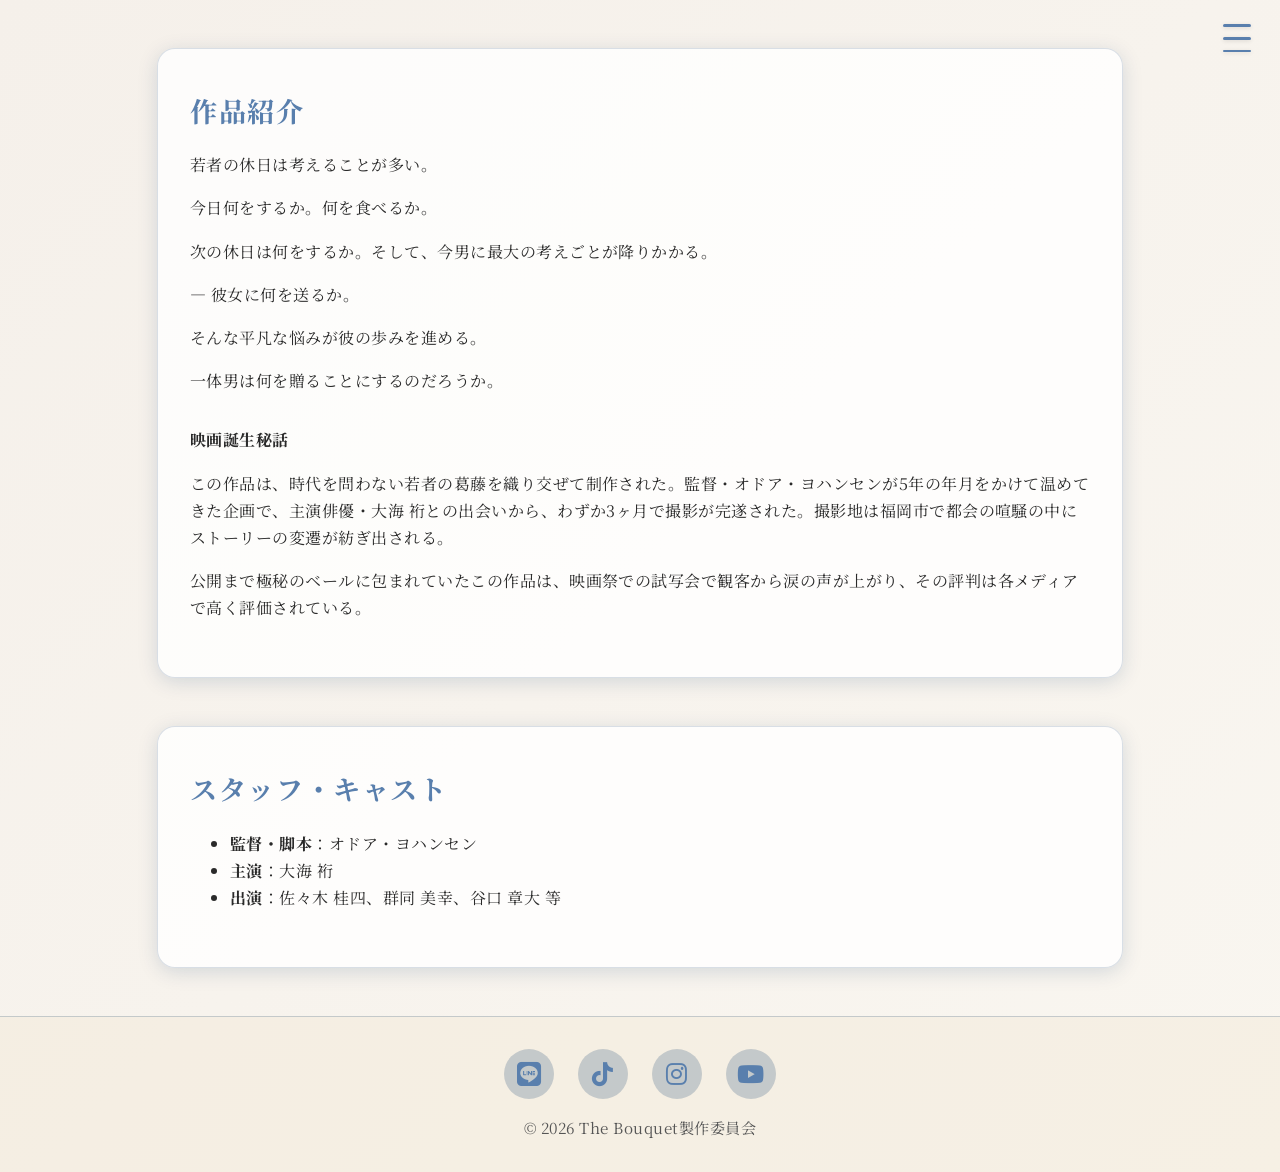
==== commit a5093566: "ver6" ====
--- a/about.html
+++ b/about.html
@@ -9,6 +9,7 @@
   <link href="https://fonts.googleapis.com/css2?family=Noto+Serif+JP:wght@400;700;900&family=Playfair+Display:wght@700;900&display=swap" rel="stylesheet">
   <link rel="stylesheet" href="https://cdnjs.cloudflare.com/ajax/libs/font-awesome/6.4.0/css/all.min.css">
   <link rel="stylesheet" href="style.css">
+
 </head>
 <body>
   <header>
@@ -25,17 +26,21 @@
   <main>
     <section>
       <h2>作品紹介</h2>
-      <p>1999年を舞台に、二人だけの秘密の世界が始まる―映画『この花束を君へ』</p>
-      <p>すべては平凡な一日から始まった。残業に追われるサラリーマンと、ひとりの詩人の邂逅。世界は何も変わらない。だが、その時点で彼ら二人だけの時間軸が生成されゆく。</p>
+      <p>若者の休日は考えることが多い。</p>
+      <p>今日何をするか。何を食べるか。</p>
+      <p>次の休日は何をするか。そして、今男に最大の考えごとが降りかかる。</p>
+      <p>― 彼女に何を送るか。</p>
+      <p>そんな平凡な悩みが彼の歩みを進める。</p>
+      <p>一体男は何を贈ることにするのだろうか。</p>
       <p style="margin-top: 2rem;"><strong>映画誕生秘話</strong></p>
-      <p>この作品は、90年代の淡く儚い光景と、現代の葛藤を織り交ぜて制作された。監督・オドア・ヨハンセンが5年の年月をかけて温めてきた企画で、主演俳優・大海 ユキとの出会いから、わずか3ヶ月で撮影が完遂された。撮影地は京都・滋賀の古都で、懐古的な美しさと不変の自然の中で、二人の関係性が紡ぎ出される。</p>
+      <p>この作品は、時代を問わない若者の葛藤を織り交ぜて制作された。監督・オドア・ヨハンセンが5年の年月をかけて温めてきた企画で、主演俳優・大海 裄との出会いから、わずか3ヶ月で撮影が完遂された。撮影地は福岡市で都会の喧騒の中にストーリーの変遷が紡ぎ出される。</p>
       <p>公開まで極秘のベールに包まれていたこの作品は、映画祭での試写会で観客から涙の声が上がり、その評判は各メディアで高く評価されている。</p>
     </section>
     <section>
       <h2>スタッフ・キャスト</h2>
       <ul>
         <li><strong>監督・脚本</strong>：オドア・ヨハンセン</li>
-        <li><strong>主演</strong>：大海 ユキ</li>
+        <li><strong>主演</strong>：大海 裄</li>
         <li><strong>出演</strong>：佐々木 桂四、群同 美幸、谷口 章大 等</li>
       </ul>
     </section>
--- a/style.css
+++ b/style.css
@@ -6,6 +6,59 @@
 @font-face {
   font-family: 'BOKOS';
   src: url('font/BOOKOS.TTF') format('truetype');
+}
+
+@font-face {
+  font-family: 'LHANDW';
+  src: url('font/LHANDW.TTF') format('truetype');
+}
+
+/* === \u30ed\u30fc\u30c7\u30a3\u30f3\u30b0\u753b\u9762 === */
+.loading-overlay {
+  position: fixed;
+  top: 0;
+  left: 0;
+  width: 100%;
+  height: 100%;
+  background: rgba(245, 240, 234, 0.95);
+  display: flex;
+  justify-content: center;
+  align-items: center;
+  z-index: 9999;
+  transition: opacity 0.5s ease-out;
+}
+
+.loading-overlay.fade-out {
+  opacity: 0;
+  pointer-events: none;
+}
+
+.loading-content {
+  text-align: center;
+}
+
+.loading-spinner {
+  width: 80px;
+  height: 80px;
+  margin-bottom: 1rem;
+  animation: spin 2s linear infinite;
+}
+
+.loading-content p {
+  font-size: 1rem;
+  color: #597fad;
+  margin: 0;
+  font-weight: 700;
+  letter-spacing: 0.1em;
+}
+
+@keyframes spin {
+  from {
+    transform: rotate(0deg);
+  }
+  to {
+    transform: rotate(360deg);
+  }
 }
 
 /* === テーマカラー定義（一か所で管理） === */
@@ -96,61 +149,41 @@
 .main-visual {
   overflow: hidden;
   text-align: center;
-  margin: 4rem auto 5rem auto;
-  padding: 4rem 2rem 3.5rem 2rem;
-  border-radius: 32px;
-  box-shadow: 0 12px 48px var(--theme-primary-12);
+  margin: 0;
+  padding: 0;
+  border-radius: 0;
+  box-shadow: none;
   position: relative;
-  max-width: 900px;
-  border: 2px solid var(--theme-primary-20);
-  min-height: 500px;
+  width: 100vw;
+  border: none;
+  min-height: auto;
   display: flex;
   flex-direction: column;
-  justify-content: center;
+  justify-content: flex-start;
   align-items: center;
+  max-width: none;
 }
 .slideshow-bg {
-  position: absolute;
-  top: 0;
-  left: 0;
-  right: 0;
-  bottom: 0;
-  z-index: 0;
-  width: 100%;
-  height: 100%;
-  pointer-events: none;
-  border-radius: 32px;
-  overflow: hidden;
-}
-
-.slideshow-bg .slide-img {
+  display: none;
+}
+
+.poster-image {
   position: absolute;
   top: 0;
   left: 0;
   width: 100%;
   height: 100%;
-  opacity: 0;
-  transition: opacity 1.2s ease-in-out;
-  background-size: cover;
-  background-position: center;
-  background-repeat: no-repeat;
-  filter: brightness(0.55);
-}
-.slideshow-bg .slide-img.active {
-  opacity: 1;
-}
-.slideshow-bg .slide-img.a { background-image: url('images/hana_a.png'); }
-.slideshow-bg .slide-img.b { background-image: url('images/hana_b.png'); }
-.slideshow-bg .slide-img.c { background-image: url('images/hana_c.png'); }
-
-/* 白の薄いベール */
+  object-fit: cover;
+  z-index: 0;
+}
+
+.slideshow-bg .slide-img {
+  display: none;
+}
+
+/* ベール（削除） */
 .slideshow-bg::after {
-  content: '';
-  position: absolute;
-  inset: 0;
-  background: rgba(255,255,255,0.65);
-  pointer-events: none;
-  z-index: 2;
+  display: none;
 }
 .main-visual img {
   max-width: 320px;
@@ -159,8 +192,21 @@
   margin-bottom: 2.2rem;
   filter: drop-shadow(0 4px 24px rgba(0,0,0,0.25));
 }
+
+.main-visual .poster-image {
+  max-width: none !important;
+  width: 100% !important;
+  height: auto !important;
+  margin-bottom: 0 !important;
+  filter: none !important;
+  position: relative !important;
+  top: auto !important;
+  left: auto !important;
+  object-fit: unset;
+}
+
 .main-visual h2 {
-  font-family: 'BRADHITC', sans-serif;
+  font-family: 'LHANDW', sans-serif;
   font-size: 10rem;
   font-weight: 400;
   color: #ffe066;
@@ -281,22 +327,29 @@
   color: var(--text-primary);
   line-height: 1.7;
   letter-spacing: 0.03em;
+  overflow-x: hidden;
+}
+html {
+  overflow-x: hidden;
+}
+main {
+  width: 100%;
+  margin: 0;
+  padding: 0;
+  display: contents;
 }
 header {
-  background: rgba(240, 230, 210, 0.6);
-  color: var(--text-primary);
-  padding: 2.5rem 0 1.5rem 0;
-  text-align: center;
-  box-shadow: 0 2px 16px var(--theme-primary-08);
-  backdrop-filter: blur(8px);
-  position: relative;
-  z-index: 100;
-}
-.main-visual {
-  text-align: center;
-  margin: 2rem 0;
-}
-section {
+  position: absolute;
+  top: 0;
+  left: 0;
+  right: 0;
+  background: transparent;
+  padding: 1.5rem 1.5rem;
+  box-shadow: none;
+  backdrop-filter: none;
+  z-index: 1001;
+}
+main > section:not(.main-visual) {
   margin: 3rem auto;
   max-width: 900px;
   background: rgba(255, 255, 255, 0.8);
